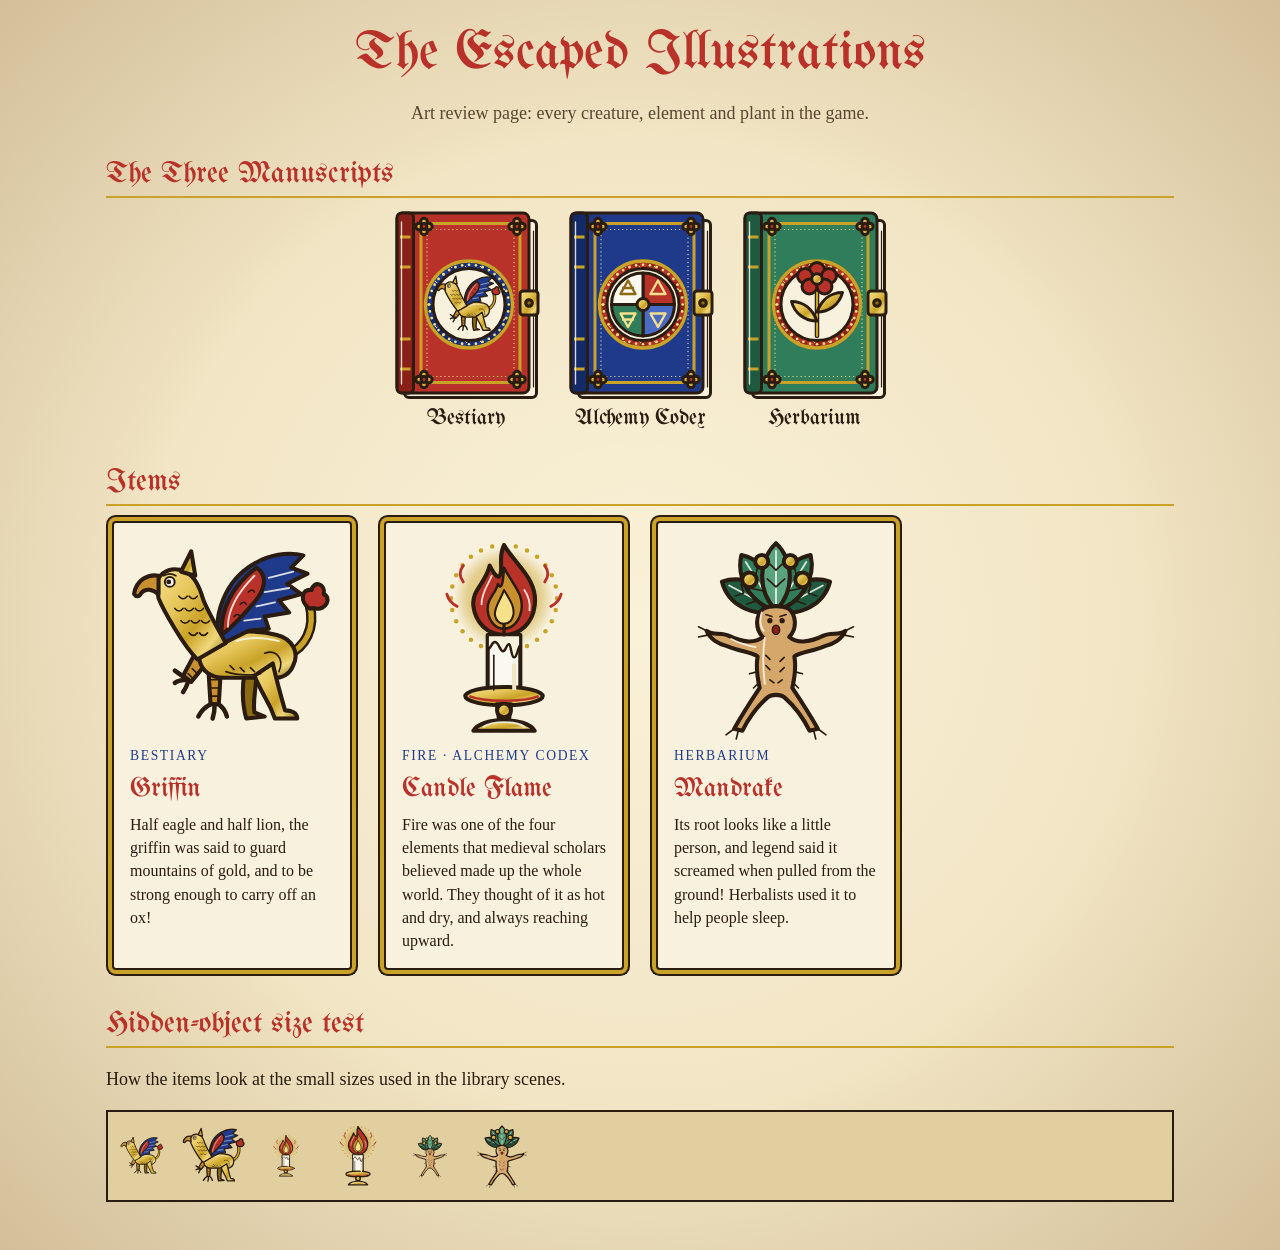
==== gallery.html @ ee2e0751 "Add foundation and illuminated art samples Page shell, parchment theme, shared SVG defs (gold leaf, " ====
<!doctype html>
<html lang="en">
<head>
  <meta charset="utf-8">
  <meta name="viewport" content="width=device-width, initial-scale=1, viewport-fit=cover">
  <title>Manuscript Mission: Art Gallery</title>
  <link rel="preconnect" href="https://fonts.googleapis.com">
  <link rel="preconnect" href="https://fonts.gstatic.com" crossorigin>
  <link href="https://fonts.googleapis.com/css2?family=IM+Fell+English:ital@0;1&family=UnifrakturMaguntia&display=swap" rel="stylesheet">
  <link rel="stylesheet" href="css/style.css">
</head>
<body>
  <main class="gallery">
    <header>
      <h1>The Escaped Illustrations</h1>
      <p>Art review page: every creature, element and plant in the game.</p>
    </header>

    <h2>The Three Manuscripts</h2>
    <div class="books" id="books"></div>

    <h2>Items</h2>
    <div class="cards" id="cards"></div>

    <h2>Hidden-object size test</h2>
    <p>How the items look at the small sizes used in the library scenes.</p>
    <div class="small-test" id="small"></div>
  </main>
  <script type="module" src="js/gallery.js"></script>
</body>
</html>
---- css/style.css ----
/* Manuscript Mission: parchment theme */
:root {
  --lapis: #1f3a8a;
  --vermilion: #b8322a;
  --verdigris: #2f7d5b;
  --ochre: #c8902e;
  --parchment: #f1e4c3;
  --parchment-dark: #e2cf9f;
  --vellum: #f8f1de;
  --ink: #2a1c10;
  --ink-soft: #5a4630;
  --gold: #c9a227;
  --gold-pale: #f7e08a;
  --font-title: 'UnifrakturMaguntia', 'Old English Text MT', 'Times New Roman', serif;
  --font-body: 'IM Fell English', 'Iowan Old Style', Georgia, serif;
  --gutter: 16px;
}

* { box-sizing: border-box; }

html, body {
  margin: 0;
  min-height: 100%;
}

body {
  background-color: var(--parchment);
  background-image:
    radial-gradient(ellipse at center, rgba(255, 250, 230, 0.6) 0%, rgba(241, 228, 195, 0) 60%),
    radial-gradient(ellipse at center, rgba(0, 0, 0, 0) 55%, rgba(120, 80, 30, 0.25) 100%);
  color: var(--ink);
  font-family: var(--font-body);
  font-size: 18px;
  line-height: 1.45;
  -webkit-tap-highlight-color: transparent;
}

h1, h2, h3 {
  font-family: var(--font-title);
  font-weight: 400;
  color: var(--vermilion);
  margin: 0 0 0.3em;
  line-height: 1.1;
}

/* Illuminated drop initial */
.initial {
  float: left;
  font-family: var(--font-title);
  font-size: 3.2em;
  line-height: 0.9;
  color: var(--gold-pale);
  background: var(--lapis);
  border: 3px solid var(--gold);
  padding: 0.08em 0.14em 0.12em;
  margin: 0.08em 0.15em 0 0;
  box-shadow: inset 0 0 0 2px var(--vermilion);
}

.btn {
  font-family: var(--font-body);
  font-size: 1.15rem;
  color: var(--vellum);
  background: var(--vermilion);
  border: 2px solid var(--ink);
  border-radius: 6px;
  box-shadow: 0 0 0 3px var(--gold), 0 4px 0 3px var(--ink);
  padding: 0.55em 1.6em;
  min-height: 48px;
  cursor: pointer;
}
.btn:active { transform: translateY(2px); box-shadow: 0 0 0 3px var(--gold), 0 2px 0 3px var(--ink); }
.btn:focus-visible { outline: 3px dashed var(--lapis); outline-offset: 6px; }

/* ---------- Gallery (art review page) ---------- */
.gallery {
  max-width: 1100px;
  margin: 0 auto;
  padding: 24px var(--gutter) 48px;
}
.gallery header { text-align: center; margin-bottom: 24px; }
.gallery header h1 { font-size: clamp(2.2rem, 7vw, 3.4rem); }
.gallery header p { color: var(--ink-soft); margin: 0; }
.gallery h2 { font-size: 1.9rem; margin-top: 32px; border-bottom: 2px solid var(--gold); padding-bottom: 4px; }

.cards {
  display: grid;
  grid-template-columns: repeat(auto-fill, minmax(240px, 1fr));
  gap: 20px;
}
.card {
  background: var(--vellum);
  border: 2px solid var(--ink);
  border-radius: 4px;
  box-shadow: 0 0 0 4px var(--gold), 0 0 0 6px var(--ink);
  padding: 14px 16px 16px;
  margin: 6px;
}
.card svg { width: 100%; height: auto; aspect-ratio: 1; display: block; }
.card h3 { font-size: 1.7rem; margin-top: 8px; }
.card .tag { font-size: 0.85rem; text-transform: uppercase; letter-spacing: 0.12em; color: var(--lapis); }
.card p { margin: 6px 0 0; font-size: 1rem; }

.books {
  display: flex;
  flex-wrap: wrap;
  gap: 24px;
  justify-content: center;
}
.books figure { margin: 0; text-align: center; }
.books svg { width: 150px; height: auto; aspect-ratio: 100 / 130; display: block; }
.books figcaption { font-family: var(--font-title); font-size: 1.4rem; color: var(--ink); }

.small-test {
  background: var(--parchment-dark);
  border: 2px solid var(--ink);
  padding: 12px;
  display: flex;
  flex-wrap: wrap;
  gap: 18px;
  align-items: center;
}
.small-test svg { width: 44px; height: 44px; }
.small-test svg.s64 { width: 64px; height: 64px; }

/* ---------- Title screen ---------- */
.title-screen {
  min-height: 100vh;
  min-height: 100dvh;
  display: flex;
  flex-direction: column;
  align-items: center;
  justify-content: center;
  text-align: center;
  padding: calc(24px + env(safe-area-inset-top)) var(--gutter) calc(24px + env(safe-area-inset-bottom));
  gap: 20px;
}
.title-screen h1 { font-size: clamp(2.6rem, 12vw, 5rem); }
.title-screen .books svg { width: 90px; }
.title-screen p { max-width: 32em; margin: 0; text-align: left; }
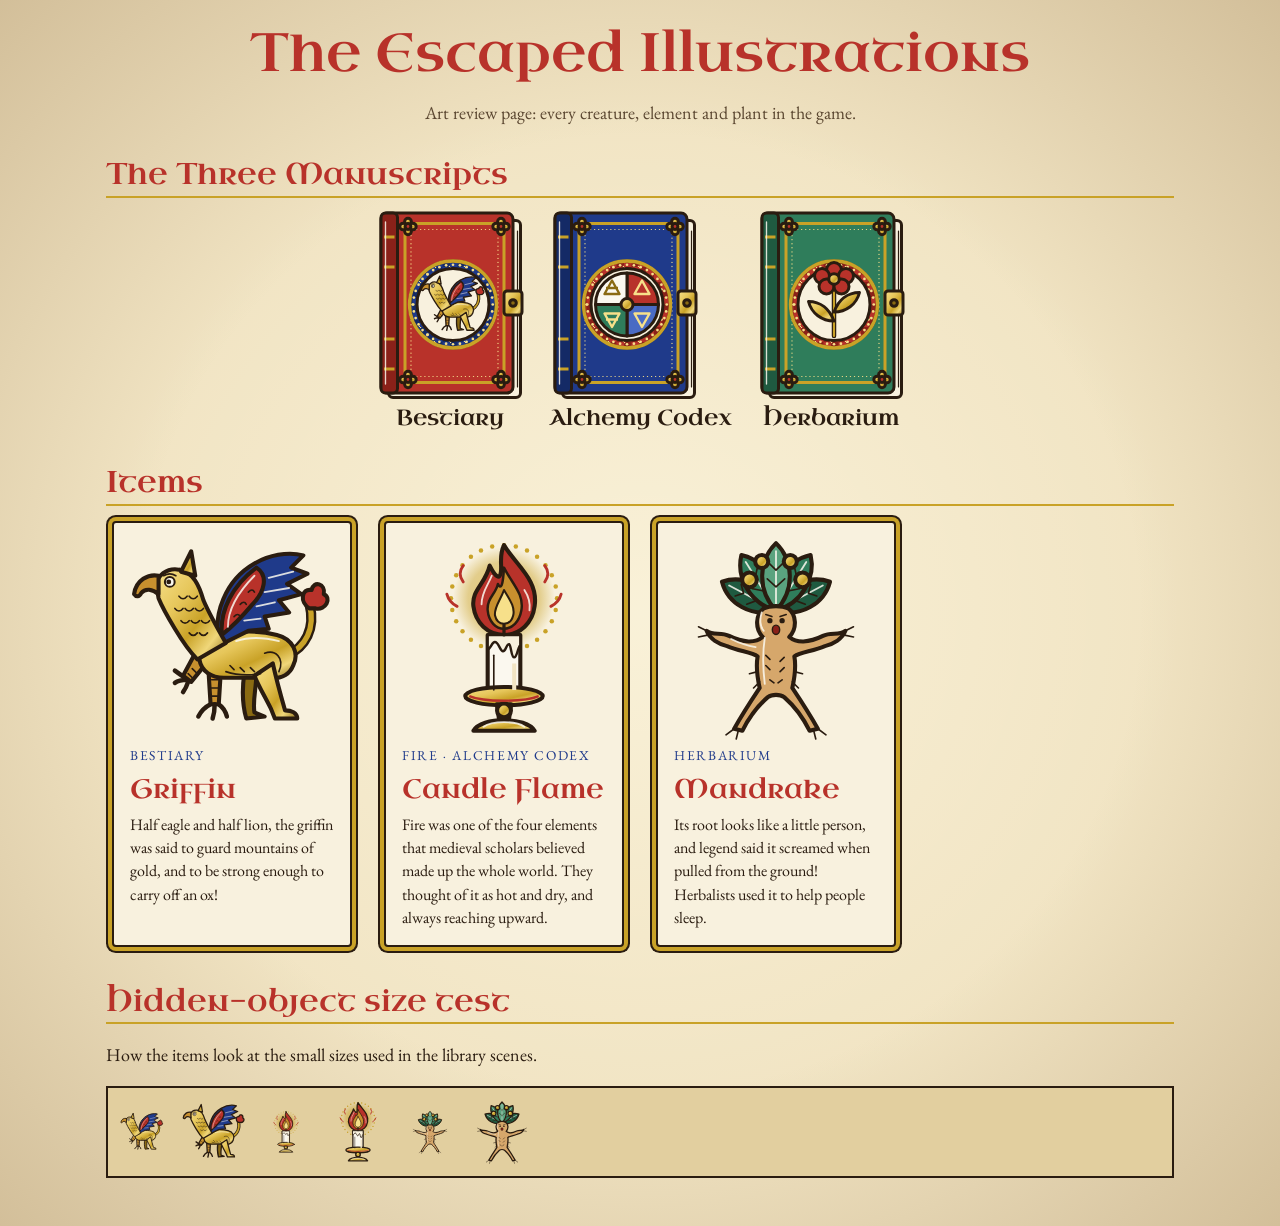
==== commit f8aa107c: "Switch to Uncial Antiqua and EB Garamond for readability Co-Authored-By: Claude Opus 5.5 <noreply@an" ====
--- a/gallery.html
+++ b/gallery.html
@@ -6,7 +6,7 @@
   <title>Manuscript Mission: Art Gallery</title>
   <link rel="preconnect" href="https://fonts.googleapis.com">
   <link rel="preconnect" href="https://fonts.gstatic.com" crossorigin>
-  <link href="https://fonts.googleapis.com/css2?family=IM+Fell+English:ital@0;1&family=UnifrakturMaguntia&display=swap" rel="stylesheet">
+  <link href="https://fonts.googleapis.com/css2?family=EB+Garamond:ital,wght@0,400;0,500;1,400&family=Uncial+Antiqua&display=swap" rel="stylesheet">
   <link rel="stylesheet" href="css/style.css">
 </head>
 <body>
--- a/css/style.css
+++ b/css/style.css
@@ -11,8 +11,8 @@
   --ink-soft: #5a4630;
   --gold: #c9a227;
   --gold-pale: #f7e08a;
-  --font-title: 'UnifrakturMaguntia', 'Old English Text MT', 'Times New Roman', serif;
-  --font-body: 'IM Fell English', 'Iowan Old Style', Georgia, serif;
+  --font-title: 'Uncial Antiqua', Georgia, 'Times New Roman', serif;
+  --font-body: 'EB Garamond', 'Iowan Old Style', Georgia, serif;
   --gutter: 16px;
 }
 
